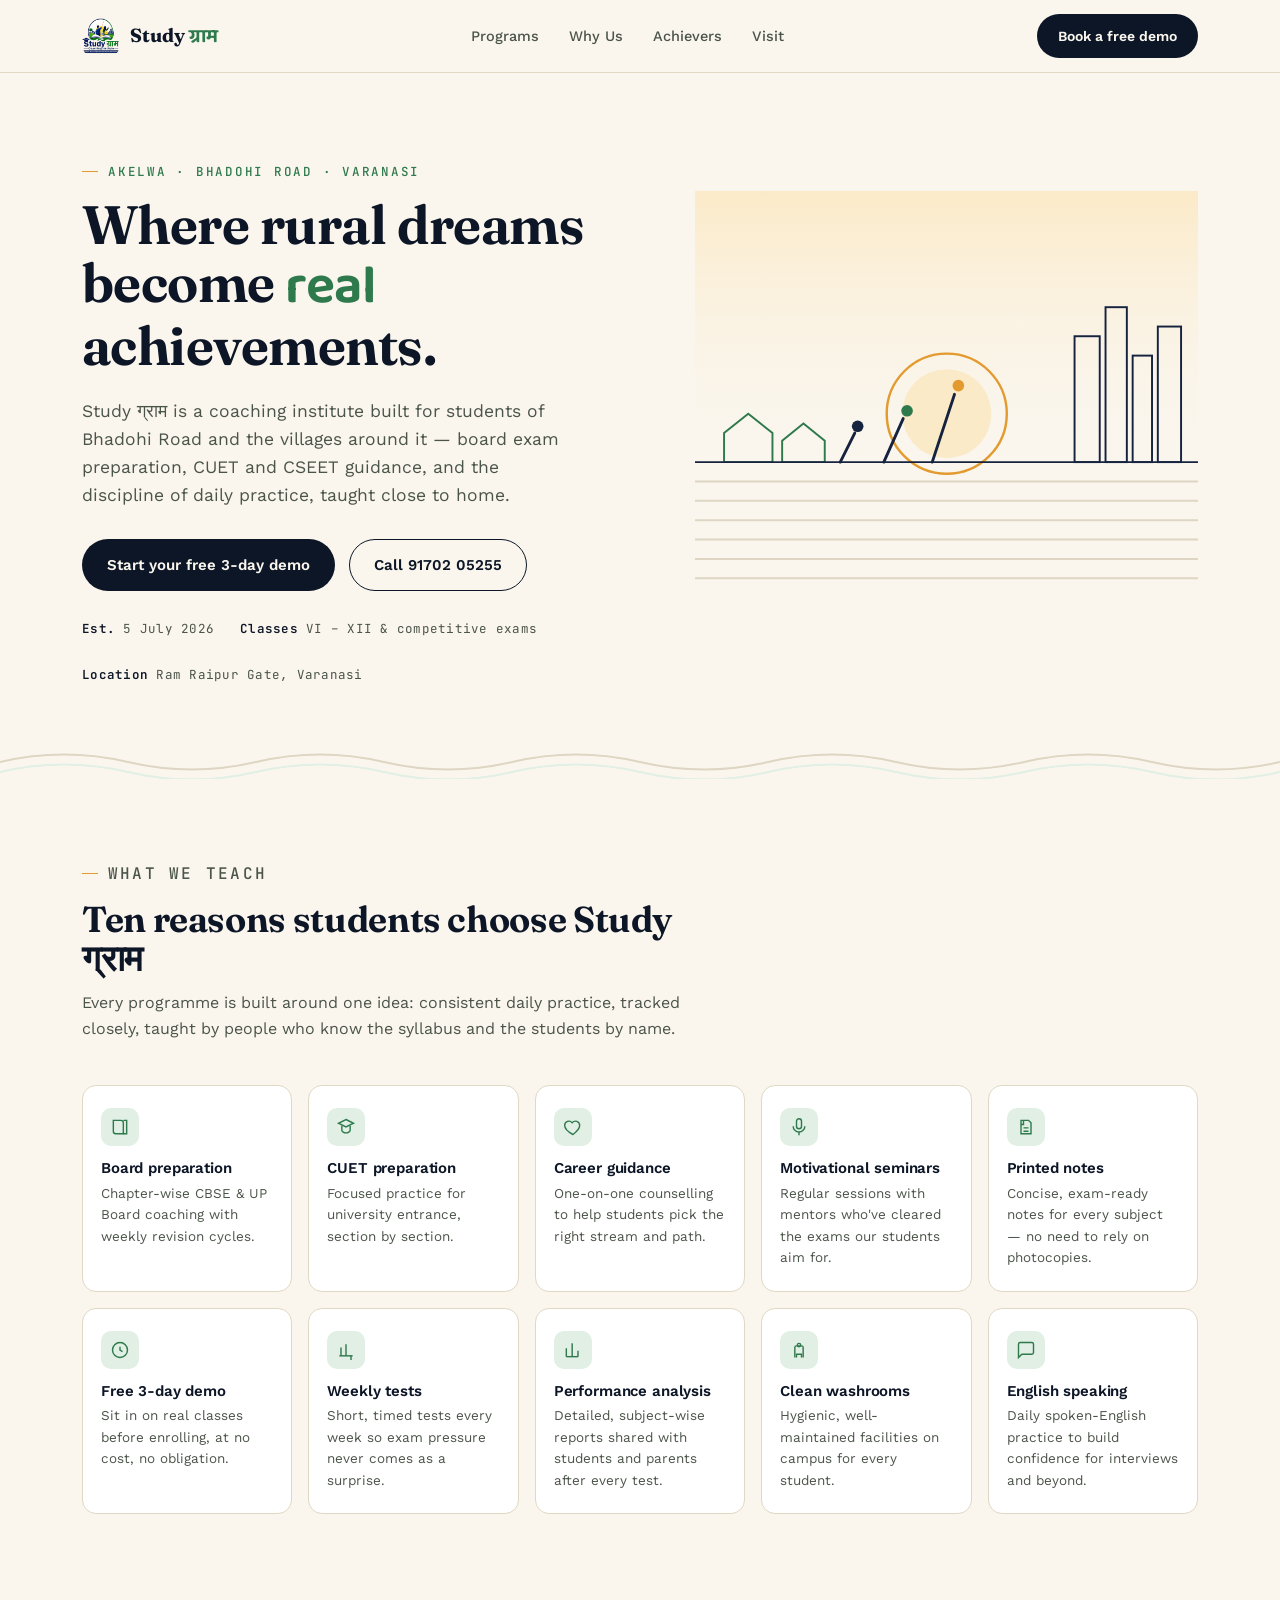
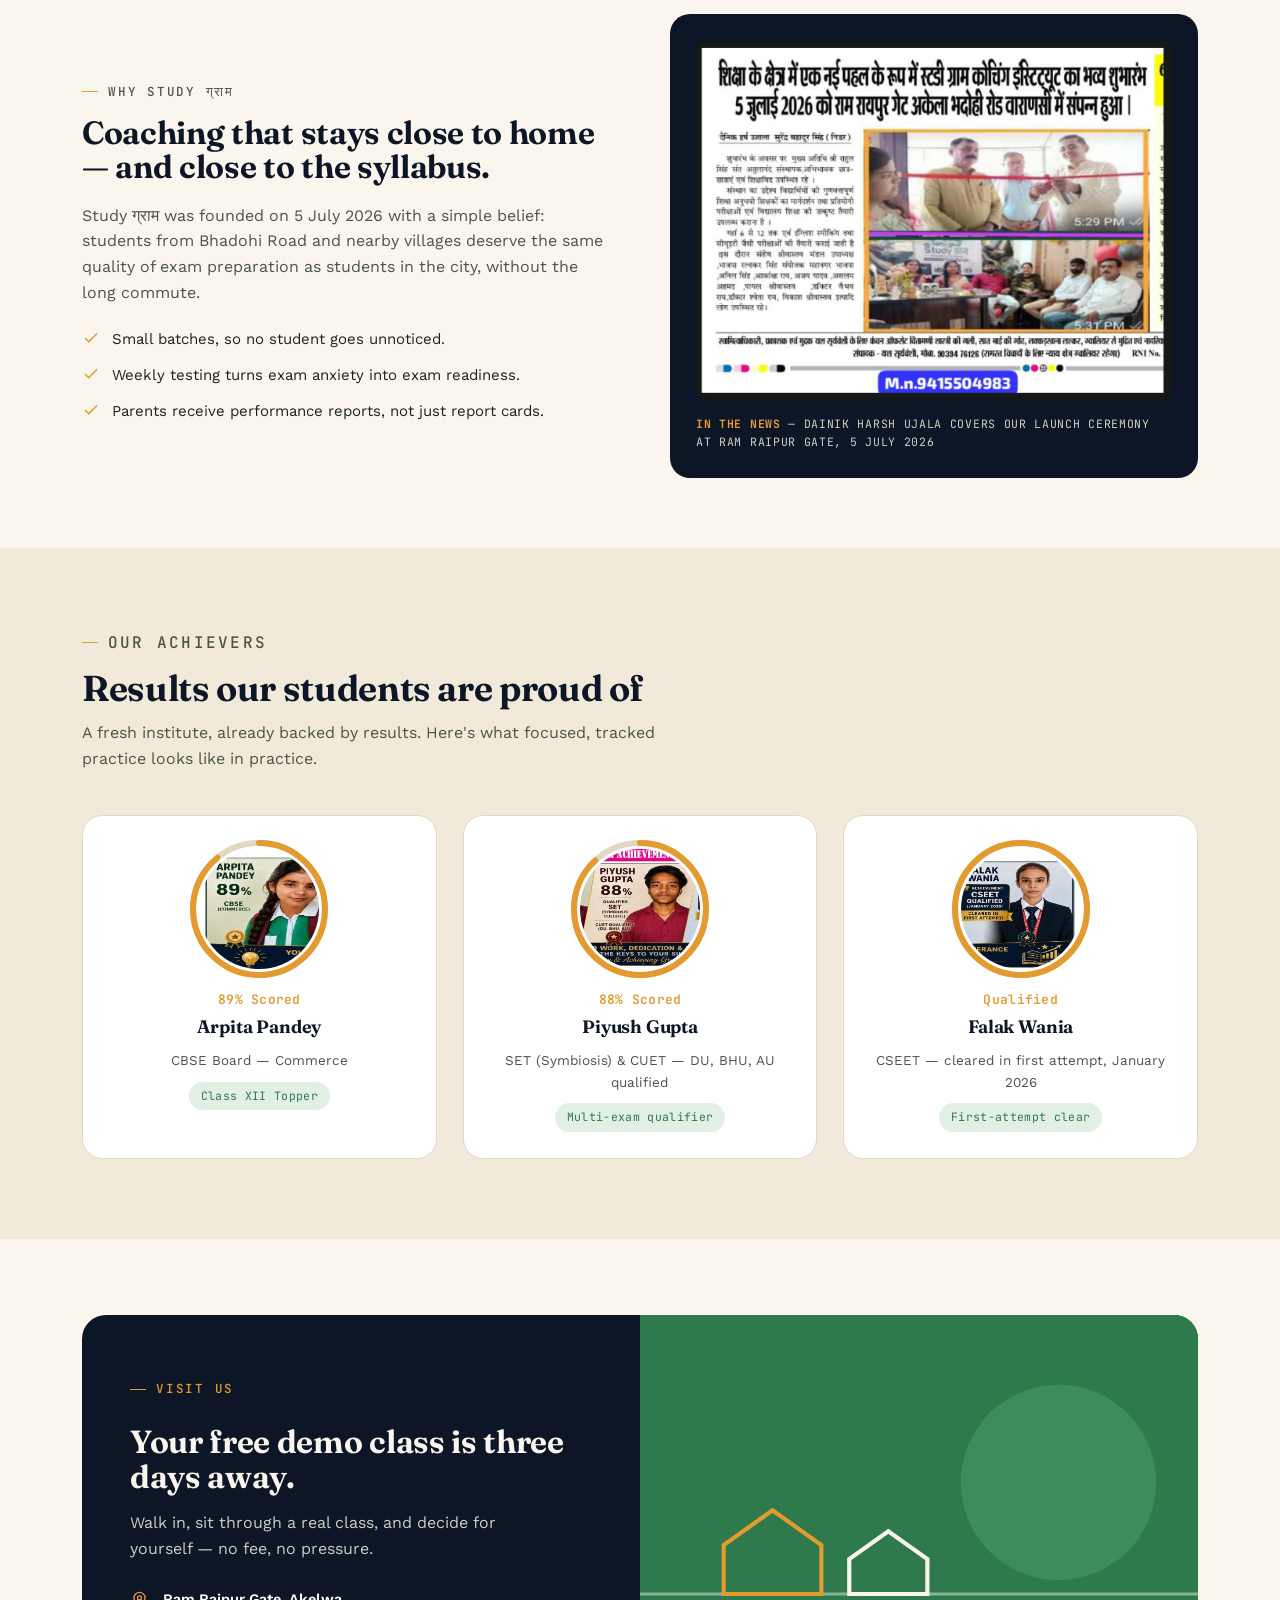
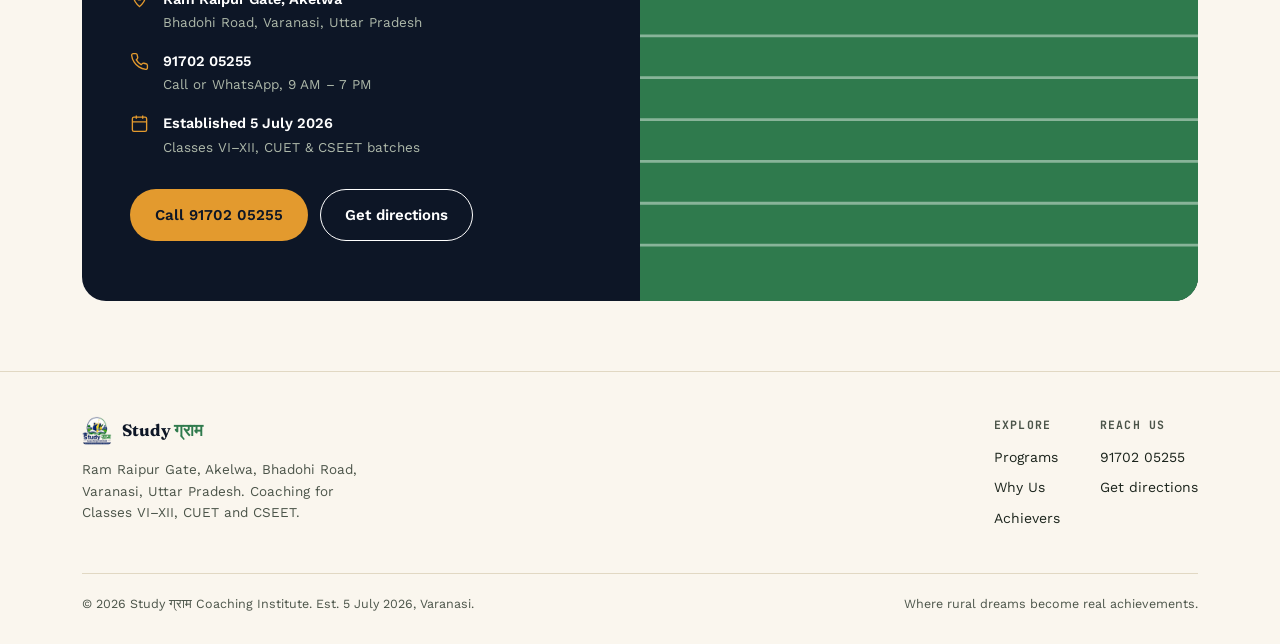
==== index.html @ 5c2d3862 "Add files via upload" ====
<!DOCTYPE html>
<html lang="en-IN">
<head>
<title>Study ग्राम Coaching Institute — Bhadohi Road, Varanasi</title>
<link rel="icon" type="image/png" href="favicon.png">
<meta name="title" content="Study ग्राम Coaching Institute — Bhadohi Road, Varanasi">
<meta name="description" content="Study ग्राम Coaching Institute — board exam, CUET and CSEET preparation in Akelwa, Bhadohi Road, Varanasi. Where rural dreams become real achievements.">

<meta property="og:type" content="website">
<meta property="og:url" content="https://arpit-maurya.github.io/studyGram/">
<meta property="og:title" content="Study ग्राम Coaching Institute — Bhadohi Road, Varanasi">
<meta property="og:description" content="Study ग्राम Coaching Institute — board exam, CUET and CSEET preparation in Akelwa, Bhadohi Road, Varanasi. Where rural dreams become real achievements.">
<meta property="og:image" content="https://arpit-maurya.github.io/studyGram/og-banner.png"> 

<meta property="twitter:card" content="summary_large_image">
<meta property="twitter:url" content="https://arpit-maurya.github.io/studyGram/">
<meta property="twitter:title" content="Study ग्राम Coaching Institute — Bhadohi Road, Varanasi">
<meta property="twitter:description" content="Study ग्राम Coaching Institute — board exam, CUET and CSEET preparation in Akelwa, Bhadohi Road, Varanasi. Where rural dreams become real achievements.">
<meta property="twitter:image" content="https://arpit-maurya.github.io/studyGram/og-banner.png">
<link rel="preconnect" href="https://fonts.googleapis.com">
<link href="https://fonts.googleapis.com/css2?family=Fraunces:opsz,wght@9..144,400..900&family=Baloo+2:wght@600;700&family=Work+Sans:wght@400;500;600;700&family=JetBrains+Mono:wght@500&display=swap" rel="stylesheet">

<link rel="canonical" href="https://arpit-maurya.github.io/studyGram/">

<script type="application/ld+json">
{
  "@context":"https://schema.org",
  "@type":"EducationalOrganization",
  "name":"Study ग्राम Coaching Institute",
  "url":"https://arpit-maurya.github.io/studyGram/",
  "telephone":"+919170205255",
  "address":{
      "@type":"PostalAddress",
      "addressLocality":"Varanasi",
      "addressRegion":"Uttar Pradesh",
      "addressCountry":"IN"
  }
}
</script>
  
<link rel="stylesheet" href="styles.css">
</head>
<body>

<header class="nav">
  <div class="nav-inner">
    <a class="brand" href="#top">
      <img src="favicon.png" alt="Study ग्राम emblem">
      <span class="brand-name">Study <span class="hindi">ग्राम</span></span>
    </a>
    <nav class="links">
      <a href="#programs">Programs</a>
      <a href="#why">Why Us</a>
      <a href="#achievers">Achievers</a>
      <a href="#visit">Visit</a>
    </nav>
    <div class="nav-cta">
      <a class="btn btn-primary" href="#visit">Book a free demo</a>
    </div>
  </div>
</header>

<main id="top">

  <!-- HERO -->
  <section class="hero">
    <div class="wrap hero-inner">
      <div>
        <p class="eyebrow">Akelwa · Bhadohi Road · Varanasi</p>
        <h1>Where rural dreams<br>become <span class="hindi">real</span> achievements.</h1>
        <p class="lead">Study ग्राम is a coaching institute built for students of Bhadohi Road and the villages around it — board exam preparation, CUET and CSEET guidance, and the discipline of daily practice, taught close to home.</p>
        <div class="hero-ctas">
          <a class="btn btn-primary" href="#visit">Start your free 3-day demo</a>
          <a class="btn btn-ghost" href="tel:+919170205255">Call 91702 05255</a>
        </div>
        <div class="hero-meta">
          <span><strong>Est.</strong> 5 July 2026</span>
          <span><strong>Classes</strong> VI – XII &amp; competitive exams</span>
          <span><strong>Location</strong> Ram Raipur Gate, Varanasi</span>
        </div>
      </div>
      <div class="hero-art reveal">
        <svg viewBox="0 0 520 460" xmlns="http://www.w3.org/2000/svg" aria-hidden="true">
          <defs>
            <linearGradient id="skyfade" x1="0" y1="0" x2="0" y2="1">
              <stop offset="0" stop-color="#FBEAC8"/>
              <stop offset="1" stop-color="#FAF6EE" stop-opacity="0"/>
            </linearGradient>
          </defs>
          <rect x="0" y="0" width="520" height="300" fill="url(#skyfade)"/>
          <!-- sun -->
          <g id="sunGroup">
            <circle cx="260" cy="230" r="62" fill="none" stroke="#E39A2E" stroke-width="2.5"/>
            <circle cx="260" cy="230" r="46" fill="#FBEAC8"/>
          </g>
          <!-- skyline right -->
          <g fill="none" stroke="#16233F" stroke-width="2">
            <rect x="392" y="150" width="26" height="130"/>
            <rect x="424" y="120" width="22" height="160"/>
            <rect x="452" y="170" width="20" height="110"/>
            <rect x="478" y="140" width="24" height="140"/>
          </g>
          <!-- village huts left -->
          <g fill="none" stroke="#2F7A4D" stroke-width="2">
            <path d="M30 280 L30 250 L55 230 L80 250 L80 280 Z"/>
            <path d="M90 280 L90 258 L112 240 L134 258 L134 280 Z"/>
          </g>
          <!-- ground line -->
          <line x1="0" y1="280" x2="520" y2="280" stroke="#16233F" stroke-width="2"/>
          <!-- furrows -->
          <g stroke="#DED6C3" stroke-width="2">
            <line x1="0" y1="300" x2="520" y2="300"/>
            <line x1="0" y1="320" x2="520" y2="320"/>
            <line x1="0" y1="340" x2="520" y2="340"/>
            <line x1="0" y1="360" x2="520" y2="360"/>
            <line x1="0" y1="380" x2="520" y2="380"/>
            <line x1="0" y1="400" x2="520" y2="400"/>
          </g>
          <!-- climbing figures toward sun -->
          <g stroke="#16233F" stroke-width="3" fill="none" stroke-linecap="round">
            <path d="M150 280 L165 250"/>
            <circle cx="168" cy="243" r="6" fill="#16233F" stroke="none"/>
            <path d="M195 280 L215 235"/>
            <circle cx="219" cy="227" r="6" fill="#2F7A4D" stroke="none"/>
            <path d="M245 280 L268 210"/>
            <circle cx="272" cy="201" r="6" fill="#E39A2E" stroke="none"/>
          </g>
        </svg>
      </div>
    </div>
  </section>

  <div class="furrow">
    <svg viewBox="0 0 1200 34" preserveAspectRatio="none" aria-hidden="true">
      <path d="M0 17 Q 60 2, 120 17 T 240 17 T 360 17 T 480 17 T 600 17 T 720 17 T 840 17 T 960 17 T 1080 17 T 1200 17" fill="none" stroke="#DED6C3" stroke-width="2"/>
      <path d="M0 27 Q 60 12, 120 27 T 240 27 T 360 27 T 480 27 T 600 27 T 720 27 T 840 27 T 960 27 T 1080 27 T 1200 27" fill="none" stroke="#E1EFE4" stroke-width="2"/>
    </svg>
  </div>

  <!-- PROGRAMS -->
  <section class="programs" id="programs">
    <div class="wrap">
      <div class="section-head reveal">
        <p class="eyebrow">What we teach</p>
        <h2>Ten reasons students choose Study ग्राम</h2>
        <p>Every programme is built around one idea: consistent daily practice, tracked closely, taught by people who know the syllabus and the students by name.</p>
      </div>
      <div class="grid-10">

        <div class="feat-card reveal">
          <div class="feat-icon"><svg viewBox="0 0 24 24"><path d="M4 4h9a3 3 0 0 1 3 3v13H7a3 3 0 0 1-3-3V4z"/><path d="M16 4h4v16h-4"/></svg></div>
          <h3>Board preparation</h3>
          <p>Chapter-wise CBSE &amp; UP Board coaching with weekly revision cycles.</p>
        </div>

        <div class="feat-card reveal">
          <div class="feat-icon"><svg viewBox="0 0 24 24"><path d="M12 3l9 4.5-9 4.5-9-4.5L12 3z"/><path d="M7 10.5V16c0 1.5 2.5 3 5 3s5-1.5 5-3v-5.5"/></svg></div>
          <h3>CUET preparation</h3>
          <p>Focused practice for university entrance, section by section.</p>
        </div>

        <div class="feat-card reveal">
          <div class="feat-icon"><svg viewBox="0 0 24 24"><path d="M12 21c4-3 8-6.5 8-11a5 5 0 0 0-9-3 5 5 0 0 0-9 3c0 4.5 4 8 10 11z" stroke-linejoin="round"/></svg></div>
          <h3>Career guidance</h3>
          <p>One-on-one counselling to help students pick the right stream and path.</p>
        </div>

        <div class="feat-card reveal">
          <div class="feat-icon"><svg viewBox="0 0 24 24"><path d="M12 2a3 3 0 0 1 3 3v6a3 3 0 1 1-6 0V5a3 3 0 0 1 3-3z"/><path d="M19 11a7 7 0 0 1-14 0"/><path d="M12 18v4"/></svg></div>
          <h3>Motivational seminars</h3>
          <p>Regular sessions with mentors who've cleared the exams our students aim for.</p>
        </div>

        <div class="feat-card reveal">
          <div class="feat-icon"><svg viewBox="0 0 24 24"><path d="M6 4h9l3 3v13H6z"/><path d="M9 4v5H6"/><path d="M9 13h6M9 17h6"/></svg></div>
          <h3>Printed notes</h3>
          <p>Concise, exam-ready notes for every subject — no need to rely on photocopies.</p>
        </div>

        <div class="feat-card reveal">
          <div class="feat-icon"><svg viewBox="0 0 24 24"><path d="M12 8v4l3 2"/><circle cx="12" cy="12" r="9"/></svg></div>
          <h3>Free 3-day demo</h3>
          <p>Sit in on real classes before enrolling, at no cost, no obligation.</p>
        </div>

        <div class="feat-card reveal">
          <div class="feat-icon"><svg viewBox="0 0 24 24"><path d="M4 19h16"/><path d="M6 19V9M12 19V5M18 19v7"/></svg></div>
          <h3>Weekly tests</h3>
          <p>Short, timed tests every week so exam pressure never comes as a surprise.</p>
        </div>

        <div class="feat-card reveal">
          <div class="feat-icon"><svg viewBox="0 0 24 24"><path d="M4 20V10M11 20V4M18 20v-7"/><path d="M4 20h14"/></svg></div>
          <h3>Performance analysis</h3>
          <p>Detailed, subject-wise reports shared with students and parents after every test.</p>
        </div>

        <div class="feat-card reveal">
          <div class="feat-icon"><svg viewBox="0 0 24 24"><path d="M7 21V9a2 2 0 0 1 2-2h6a2 2 0 0 1 2 2v12"/><path d="M9 21v-4h6v4"/><circle cx="12" cy="6" r="2"/></svg></div>
          <h3>Clean washrooms</h3>
          <p>Hygienic, well-maintained facilities on campus for every student.</p>
        </div>

        <div class="feat-card reveal">
          <div class="feat-icon"><svg viewBox="0 0 24 24"><path d="M21 15a2 2 0 0 1-2 2H7l-4 4V5a2 2 0 0 1 2-2h14a2 2 0 0 1 2 2z"/></svg></div>
          <h3>English speaking</h3>
          <p>Daily spoken-English practice to build confidence for interviews and beyond.</p>
        </div>

      </div>
    </div>
  </section>

  <!-- WHY / PRESS -->
  <section class="why" id="why">
    <div class="wrap why-inner">
      <div class="why-copy reveal">
        <p class="eyebrow">Why Study ग्राम</p>
        <h2>Coaching that stays close to home — and close to the syllabus.</h2>
        <p>Study ग्राम was founded on 5 July 2026 with a simple belief: students from Bhadohi Road and nearby villages deserve the same quality of exam preparation as students in the city, without the long commute.</p>
        <ul class="why-list">
          <li><svg viewBox="0 0 24 24"><path d="M20 6L9 17l-5-5"/></svg> Small batches, so no student goes unnoticed.</li>
          <li><svg viewBox="0 0 24 24"><path d="M20 6L9 17l-5-5"/></svg> Weekly testing turns exam anxiety into exam readiness.</li>
          <li><svg viewBox="0 0 24 24"><path d="M20 6L9 17l-5-5"/></svg> Parents receive performance reports, not just report cards.</li>
        </ul>
      </div>
      <div class="press-card reveal">
        <img src="press-clipping.png" alt="Newspaper coverage of Study ग्राम's launch, Dainik Harsh Ujala, 5 July 2026">
        <div class="cap"><b>In the news</b> — Dainik Harsh Ujala covers our launch ceremony at Ram Raipur Gate, 5 July 2026</div>
      </div>
    </div>
  </section>

  <!-- ACHIEVERS -->
  <section class="achievers" id="achievers">
    <div class="wrap">
      <div class="section-head reveal">
        <p class="eyebrow">Our achievers</p>
        <h2>Results our students are proud of</h2>
        <p>A fresh institute, already backed by results. Here's what focused, tracked practice looks like in practice.</p>
      </div>
      <div class="ach-grid">

        <div class="ach-card reveal">
          <div class="ach-photo-wrap">
            <svg viewBox="0 0 144 144"><circle class="track" cx="72" cy="72" r="66" fill="none" stroke-width="6"/><circle class="val" cx="72" cy="72" r="66" fill="none" stroke-width="6" stroke-dasharray="414.7" stroke-dashoffset="45.6"/></svg>
            <img class="ach-photo" src="arpita.jpg" alt="Arpita Pandey">
          </div>
          <div class="ach-score">89% Scored</div>
          <h3>Arpita Pandey</h3>
          <p class="ach-exam">CBSE Board — Commerce</p>
          <span class="ach-badge">Class XII Topper</span>
        </div>

        <div class="ach-card reveal">
          <div class="ach-photo-wrap">
            <svg viewBox="0 0 144 144"><circle class="track" cx="72" cy="72" r="66" fill="none" stroke-width="6"/><circle class="val" cx="72" cy="72" r="66" fill="none" stroke-width="6" stroke-dasharray="414.7" stroke-dashoffset="49.8"/></svg>
            <img class="ach-photo" src="piyush.jpg" alt="Piyush Gupta">
          </div>
          <div class="ach-score">88% Scored</div>
          <h3>Piyush Gupta</h3>
          <p class="ach-exam">SET (Symbiosis) &amp; CUET — DU, BHU, AU qualified</p>
          <span class="ach-badge">Multi-exam qualifier</span>
        </div>

        <div class="ach-card reveal">
          <div class="ach-photo-wrap">
            <svg viewBox="0 0 144 144"><circle class="track" cx="72" cy="72" r="66" fill="none" stroke-width="6"/><circle class="val" cx="72" cy="72" r="66" fill="none" stroke-width="6" stroke-dasharray="414.7" stroke-dashoffset="1"/></svg>
            <img class="ach-photo" src="falak.jpg" alt="Falak Wania">
          </div>
          <div class="ach-score">Qualified</div>
          <h3>Falak Wania</h3>
          <p class="ach-exam">CSEET — cleared in first attempt, January 2026</p>
          <span class="ach-badge">First-attempt clear</span>
        </div>

      </div>
    </div>
  </section>

  <!-- VISIT -->
  <section class="visit" id="visit">
    <div class="wrap">
      <div class="visit-inner reveal">
        <div class="visit-copy">
          <p class="eyebrow" style="color:#E39A2E;">Visit us</p>
          <h2>Your free demo class is three days away.</h2>
          <p>Walk in, sit through a real class, and decide for yourself — no fee, no pressure.</p>
          <ul class="visit-facts">
            <li>
              <svg viewBox="0 0 24 24"><path d="M12 21s7-6.5 7-11a7 7 0 1 0-14 0c0 4.5 7 11 7 11z"/><circle cx="12" cy="10" r="2.5"/></svg>
              <span><b>Ram Raipur Gate, Akelwa</b><span class="sub">Bhadohi Road, Varanasi, Uttar Pradesh</span></span>
            </li>
            <li>
              <svg viewBox="0 0 24 24"><path d="M22 16.9v3a2 2 0 0 1-2.2 2 19.8 19.8 0 0 1-8.6-3.1 19.5 19.5 0 0 1-6-6 19.8 19.8 0 0 1-3.1-8.6A2 2 0 0 1 4.1 2h3a2 2 0 0 1 2 1.7c.1.9.3 1.8.6 2.7a2 2 0 0 1-.5 2.1L8 9.9a16 16 0 0 0 6 6l1.4-1.2a2 2 0 0 1 2.1-.5c.9.3 1.8.5 2.7.6a2 2 0 0 1 1.7 2z"/></svg>
              <span><b>91702 05255</b><span class="sub">Call or WhatsApp, 9 AM – 7 PM</span></span>
            </li>
            <li>
              <svg viewBox="0 0 24 24"><rect x="3" y="4" width="18" height="18" rx="2"/><path d="M3 10h18M8 2v4M16 2v4"/></svg>
              <span><b>Established 5 July 2026</b><span class="sub">Classes VI–XII, CUET &amp; CSEET batches</span></span>
            </li>
          </ul>
          <div class="visit-ctas">
            <a class="btn btn-gold" href="tel:+919170205255">Call 91702 05255</a>
            <a class="btn btn-ghost" style="border-color:#fff;color:#fff;" href="https://maps.app.goo.gl/sBZ2xWMsyuwXspMn7" target="_blank" rel="noopener">Get directions</a>
          </div>
        </div>
        <div class="visit-art">
          <svg viewBox="0 0 400 420" preserveAspectRatio="xMidYMid slice" xmlns="http://www.w3.org/2000/svg" aria-hidden="true">
            <rect width="400" height="420" fill="#2F7A4D"/>
            <circle cx="300" cy="120" r="70" fill="#3D8D5C"/>
            <g stroke="#E1EFE4" stroke-width="2" opacity=".5">
              <line x1="0" y1="200" x2="400" y2="200"/>
              <line x1="0" y1="230" x2="400" y2="230"/>
              <line x1="0" y1="260" x2="400" y2="260"/>
              <line x1="0" y1="290" x2="400" y2="290"/>
              <line x1="0" y1="320" x2="400" y2="320"/>
              <line x1="0" y1="350" x2="400" y2="350"/>
              <line x1="0" y1="380" x2="400" y2="380"/>
            </g>
            <path d="M60 200 L60 165 L95 140 L130 165 L130 200 Z" fill="none" stroke="#E39A2E" stroke-width="3"/>
            <path d="M150 200 L150 175 L178 155 L206 175 L206 200 Z" fill="none" stroke="#FAF6EE" stroke-width="3"/>
          </svg>
        </div>
      </div>
    </div>
  </section>

</main>

<footer>
  <div class="wrap">
    <div class="foot-inner">
      <div>
        <div class="foot-brand">
          <img src="favicon.png" alt="Study ग्राम emblem">
          <span>Study <span class="hindi" style="color:var(--green);">ग्राम</span></span>
        </div>
        <p class="foot-addr">Ram Raipur Gate, Akelwa, Bhadohi Road, Varanasi, Uttar Pradesh. Coaching for Classes VI–XII, CUET and CSEET.</p>
      </div>
      <div class="foot-links">
        <div class="foot-col">
          <h4>Explore</h4>
          <a href="#programs">Programs</a>
          <a href="#why">Why Us</a>
          <a href="#achievers">Achievers</a>
        </div>
        <div class="foot-col">
          <h4>Reach us</h4>
          <a href="tel:+919170205255">91702 05255</a>
          <a href="https://maps.app.goo.gl/sBZ2xWMsyuwXspMn7" target="_blank" rel="noopener">Get directions</a>
        </div>
      </div>
    </div>
    <div class="foot-bottom">
      <span>© 2026 Study ग्राम Coaching Institute. Est. 5 July 2026, Varanasi.</span>
      <span>Where rural dreams become real achievements.</span>
    </div>
  </div>
</footer>

<script src="script.js"></script>

</body>
</html>
---- styles.css ----
:root{
    --paper:#FAF6EE;
    --paper-dim:#F1EADA;
    --ink:#1B241C;
    --ink-soft:#4B5449;
    --navy:#16233F;
    --navy-deep:#0D1626;
    --green:#2F7A4D;
    --green-light:#E1EFE4;
    --gold:#E39A2E;
    --gold-light:#FBEAC8;
    --line:#E1D8C3;
    --radius:14px;
    --maxw:1180px;
  }
  *{box-sizing:border-box;}
  html{scroll-behavior:smooth;}
  body{
    margin:0;
    background:var(--paper);
    color:var(--ink);
    font-family:'Work Sans',sans-serif;
    font-size:16px;
    line-height:1.6;
    -webkit-font-smoothing:antialiased;
  }
  img{max-width:100%;display:block;}
  a{color:inherit;text-decoration:none;}
  .hindi{font-family:'Baloo 2',sans-serif;}
  h1,h2,h3{
    font-family:'Fraunces',serif;
    font-weight:650;
    line-height:1.08;
    margin:0;
    color:var(--navy-deep);
    letter-spacing:-0.01em;
  }
  .wrap{max-width:var(--maxw);margin:0 auto;padding:0 32px;}
  .eyebrow{
    font-family:'JetBrains Mono',monospace;
    font-size:12.5px;
    letter-spacing:.14em;
    text-transform:uppercase;
    color:var(--green);
    font-weight:500;
    display:flex;
    align-items:center;
    gap:10px;
    margin-bottom:14px;
  }
  .eyebrow::before{
    content:"";
    width:16px;height:1px;background:var(--gold);
    display:inline-block;
  }
  section{position:relative;}
  .btn{
    display:inline-flex;align-items:center;gap:8px;
    padding:13px 24px;
    border-radius:999px;
    font-weight:600;
    font-size:15px;
    border:1.5px solid transparent;
    cursor:pointer;
    transition:transform .18s ease, box-shadow .18s ease, background .18s ease, color .18s ease;
    white-space:nowrap;
  }
  .btn-primary{background:var(--navy-deep);color:var(--paper);}
  .btn-primary:hover{transform:translateY(-2px);box-shadow:0 10px 22px -8px rgba(13,22,38,.45);}
  .btn-ghost{border-color:var(--navy-deep);color:var(--navy-deep);background:transparent;}
  .btn-ghost:hover{background:var(--navy-deep);color:var(--paper);}
  .btn-gold{background:var(--gold);color:var(--navy-deep);}
  .btn-gold:hover{transform:translateY(-2px);box-shadow:0 10px 22px -8px rgba(227,154,46,.55);}

  /* ---------- NAV ---------- */
  header.nav{
    position:sticky;top:0;z-index:50;
    background:rgba(250,246,238,.88);
    backdrop-filter:blur(10px);
    border-bottom:1px solid var(--line);
  }
  .nav-inner{
    max-width:var(--maxw);margin:0 auto;padding:14px 32px;
    display:flex;align-items:center;justify-content:space-between;gap:24px;
  }
  .brand{display:flex;align-items:center;gap:10px;}
  .brand img{width:38px;height:38px;object-fit:cover;border-radius:9px;}
  .brand-name{font-family:'Fraunces',serif;font-weight:700;font-size:19px;color:var(--navy-deep);}
  .brand-name .hindi{color:var(--green);font-size:19px;}
  nav.links{display:flex;gap:30px;font-size:14.5px;font-weight:500;color:var(--ink-soft);}
  nav.links a{position:relative;padding:4px 0;}
  nav.links a:hover{color:var(--navy-deep);}
  .nav-cta{display:flex;align-items:center;gap:12px;}
  .nav-cta .btn{padding:10px 20px;font-size:14px;}
  .menu-toggle{display:none;background:none;border:none;cursor:pointer;padding:6px;}
  .menu-toggle span{display:block;width:22px;height:2px;background:var(--navy-deep);margin:5px 0;}

  /* ---------- HERO ---------- */
  .hero{
    padding:76px 0 60px;
    overflow:hidden;
  }
  .hero-inner{
    display:grid;grid-template-columns:1.05fr .95fr;gap:56px;align-items:center;
  }
  .hero h1{font-size:clamp(34px,4.6vw,54px);}
  .hero h1 .hindi{color:var(--green);}
  .hero p.lead{
    margin:22px 0 30px;
    font-size:17.5px;
    color:var(--ink-soft);
    max-width:480px;
  }
  .hero-ctas{display:flex;gap:14px;flex-wrap:wrap;margin-bottom:28px;}
  .hero-meta{
    display:flex;gap:26px;flex-wrap:wrap;
    font-family:'JetBrains Mono',monospace;
    font-size:12.5px;color:var(--ink-soft);letter-spacing:.02em;
  }
  .hero-meta strong{color:var(--navy-deep);font-weight:600;}
  .hero-art{position:relative;}
  .hero-art svg{width:100%;height:auto;}

  /* reveal */
  .reveal{opacity:0;transform:translateY(22px);transition:opacity .7s ease, transform .7s ease;}
  .reveal.in{opacity:1;transform:translateY(0);}

  /* ---------- FURROW DIVIDER ---------- */
  .furrow{width:100%;height:34px;margin:0;}
  .furrow svg{width:100%;height:100%;display:block;}

  /* ---------- PROGRAMS ---------- */
  .programs{padding:70px 0 40px;}
  .section-head{max-width:620px;margin-bottom:44px;}
  .section-head h2{font-size:clamp(26px,3vw,36px);}
  .section-head p{color:var(--ink-soft);margin-top:12px;font-size:16px;}
  .grid-10{
    display:grid;grid-template-columns:repeat(5,1fr);gap:16px;
  }
  .feat-card{
    background:#fff;border:1px solid var(--line);border-radius:var(--radius);
    padding:22px 18px;
    transition:transform .2s ease, box-shadow .2s ease, border-color .2s ease;
  }
  .feat-card:hover{transform:translateY(-4px);box-shadow:0 14px 30px -14px rgba(22,35,63,.22);border-color:transparent;}
  .feat-icon{
    width:38px;height:38px;border-radius:10px;
    background:var(--green-light);
    display:flex;align-items:center;justify-content:center;
    margin-bottom:14px;
  }
  .feat-icon svg{width:20px;height:20px;stroke:var(--green);fill:none;stroke-width:1.7;}
  .feat-card h3{font-size:15px;font-family:'Work Sans',sans-serif;font-weight:600;color:var(--navy-deep);margin-bottom:6px;}
  .feat-card p{font-size:13.5px;color:var(--ink-soft);margin:0;}

  /* ---------- WHY / PRESS ---------- */
  .why{padding:60px 0 70px;}
  .why-inner{
    display:grid;grid-template-columns:1fr 1fr;gap:60px;align-items:center;
  }
  .why-copy h2{font-size:clamp(24px,3vw,32px);margin-bottom:18px;}
  .why-copy p{color:var(--ink-soft);margin-bottom:14px;}
  .why-list{list-style:none;margin:22px 0 0;padding:0;display:flex;flex-direction:column;gap:12px;}
  .why-list li{display:flex;gap:12px;align-items:flex-start;font-size:15px;color:var(--ink);}
  .why-list svg{flex-shrink:0;width:18px;height:18px;stroke:var(--gold);fill:none;stroke-width:2;margin-top:2px;}
  .press-card{
    background:var(--navy-deep);
    border-radius:20px;
    padding:26px;
    color:var(--paper);
  }
  .press-card img{border-radius:10px;width:100%;}
  .press-card .cap{
    margin-top:16px;font-family:'JetBrains Mono',monospace;font-size:11.5px;
    letter-spacing:.06em;color:#C9D2C4;text-transform:uppercase;
  }
  .press-card .cap b{color:var(--gold);}

  /* ---------- ACHIEVERS ---------- */
  .achievers{padding:70px 0 80px;background:var(--paper-dim);}
  .ach-grid{display:grid;grid-template-columns:repeat(3,1fr);gap:26px;}
  .ach-card{
    background:#fff;border-radius:20px;padding:30px 26px 26px;
    border:1px solid var(--line);
    text-align:center;
  }
  .ach-photo-wrap{position:relative;width:126px;height:126px;margin:0 auto 18px;}
  .ach-photo-wrap svg{position:absolute;top:-9px;left:-9px;width:144px;height:144px;transform:rotate(-90deg);}
  .ach-photo-wrap svg circle.track{stroke:var(--line);}
  .ach-photo-wrap svg circle.val{stroke:var(--gold);stroke-linecap:round;}
  .ach-photo{
    width:126px;height:126px;border-radius:50%;object-fit:cover;
    border:3px solid #fff;
  }
  .ach-score{
    font-family:'JetBrains Mono',monospace;font-weight:600;font-size:13px;
    color:var(--gold);letter-spacing:.02em;margin-bottom:6px;
  }
  .ach-card h3{font-size:18px;font-family:'Fraunces',serif;margin-bottom:4px;}
  .ach-exam{font-size:13.5px;color:var(--ink-soft);margin-bottom:10px;}
  .ach-badge{
    display:inline-block;font-size:11.5px;font-family:'JetBrains Mono',monospace;
    background:var(--green-light);color:var(--green);padding:5px 12px;border-radius:999px;
    letter-spacing:.03em;
  }

  /* ---------- VISIT / CONTACT ---------- */
  .visit{padding:76px 0 70px;}
  .visit-inner{
    display:grid;grid-template-columns:1fr 1fr;gap:0;
    background:var(--navy-deep);border-radius:24px;overflow:hidden;
    color:var(--paper);
  }
  .visit-copy{padding:52px 48px;}
  .visit-copy h2{color:var(--paper);font-size:clamp(24px,3vw,32px);margin-bottom:14px;}
  .visit-copy p{color:#C9D2C4;margin-bottom:26px;max-width:400px;}
  .visit-facts{list-style:none;margin:0 0 30px;padding:0;display:flex;flex-direction:column;gap:16px;}
  .visit-facts li{display:flex;gap:14px;align-items:flex-start;font-size:14.5px;}
  .visit-facts svg{flex-shrink:0;width:19px;height:19px;stroke:var(--gold);fill:none;stroke-width:1.7;margin-top:2px;}
  .visit-facts b{display:block;color:#fff;font-weight:600;font-size:14.5px;}
  .visit-facts span.sub{color:#AEB9AA;font-size:13.5px;}
  .visit-ctas{display:flex;gap:12px;flex-wrap:wrap;}
  .visit-art{position:relative;background:var(--green);}
  .visit-art svg{width:100%;height:100%;display:block;}

  /* ---------- FOOTER ---------- */
  footer{padding:44px 0 30px;border-top:1px solid var(--line);}
  .foot-inner{
    display:flex;justify-content:space-between;align-items:flex-start;gap:24px;flex-wrap:wrap;
  }
  .foot-brand{display:flex;align-items:center;gap:10px;margin-bottom:10px;}
  .foot-brand img{width:30px;height:30px;object-fit:cover;border-radius:7px;}
  .foot-brand span{font-family:'Fraunces',serif;font-weight:700;font-size:16.5px;color:var(--navy-deep);}
  .foot-addr{font-size:13.5px;color:var(--ink-soft);max-width:280px;}
  .foot-links{display:flex;gap:40px;flex-wrap:wrap;}
  .foot-col h4{font-family:'JetBrains Mono',monospace;font-size:11.5px;letter-spacing:.1em;text-transform:uppercase;color:var(--ink-soft);margin:0 0 12px;}
  .foot-col a{display:block;font-size:14px;color:var(--ink);margin-bottom:8px;}
  .foot-col a:hover{color:var(--green);}
  .foot-bottom{
    margin-top:36px;padding-top:20px;border-top:1px solid var(--line);
    display:flex;justify-content:space-between;flex-wrap:wrap;gap:10px;
    font-size:12.5px;color:var(--ink-soft);
  }

  /* ---------- RESPONSIVE ---------- */
  @media (max-width:980px){
    nav.links{display:none;}
    .menu-toggle{display:block;}
    .hero-inner{grid-template-columns:1fr;}
    .hero-art{order:-1;max-width:420px;margin:0 auto;}
    .why-inner{grid-template-columns:1fr;gap:36px;}
    .grid-10{grid-template-columns:repeat(2,1fr);}
    .ach-grid{grid-template-columns:1fr;max-width:380px;margin:0 auto;}
    .visit-inner{grid-template-columns:1fr;}
    .visit-art{min-height:220px;}
  }
  @media (max-width:560px){
    .wrap{padding:0 20px;}
    .hero{padding:44px 0 40px;}
    .grid-10{grid-template-columns:1fr 1fr;}
    .visit-copy{padding:36px 26px;}
  }
  @media (prefers-reduced-motion: reduce){
    *{animation:none !important;transition:none !important;}
  }
  a:focus-visible, button:focus-visible{
    outline:2.5px solid var(--gold);outline-offset:3px;border-radius:6px;
  }
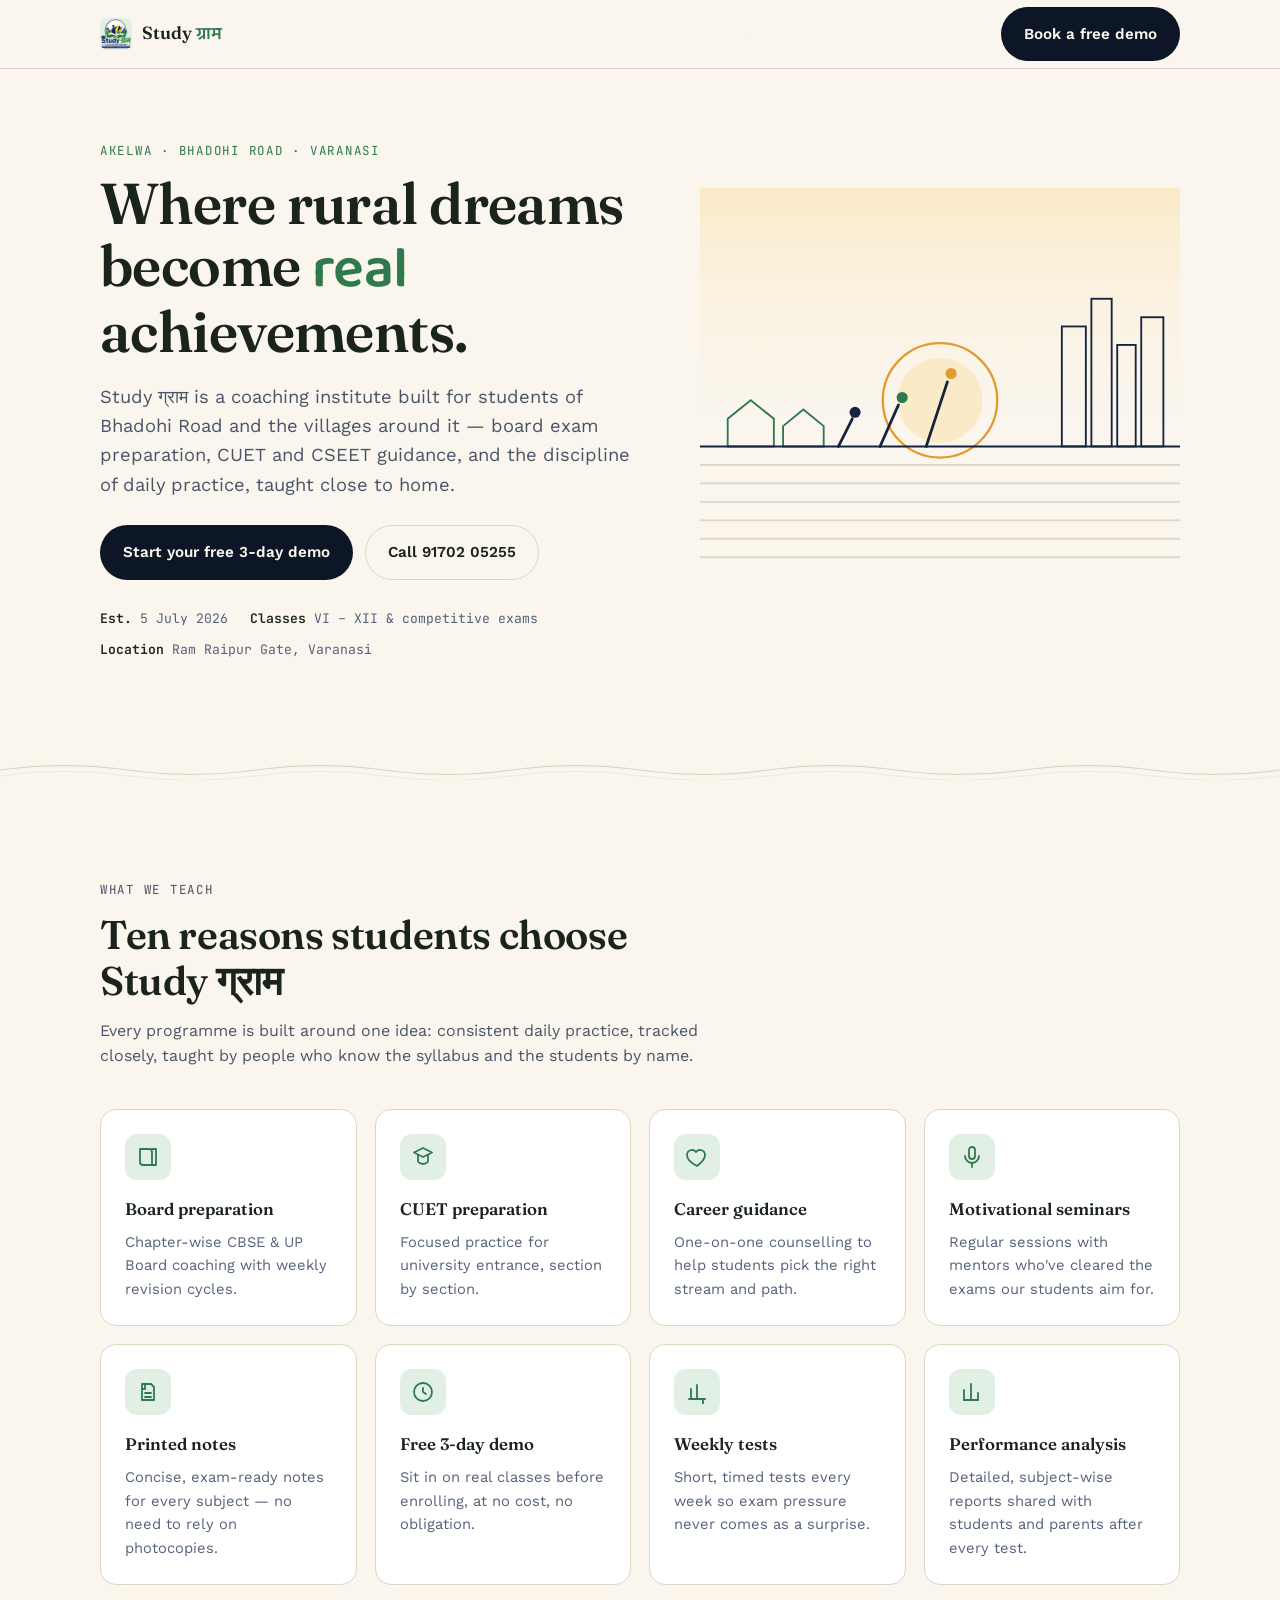
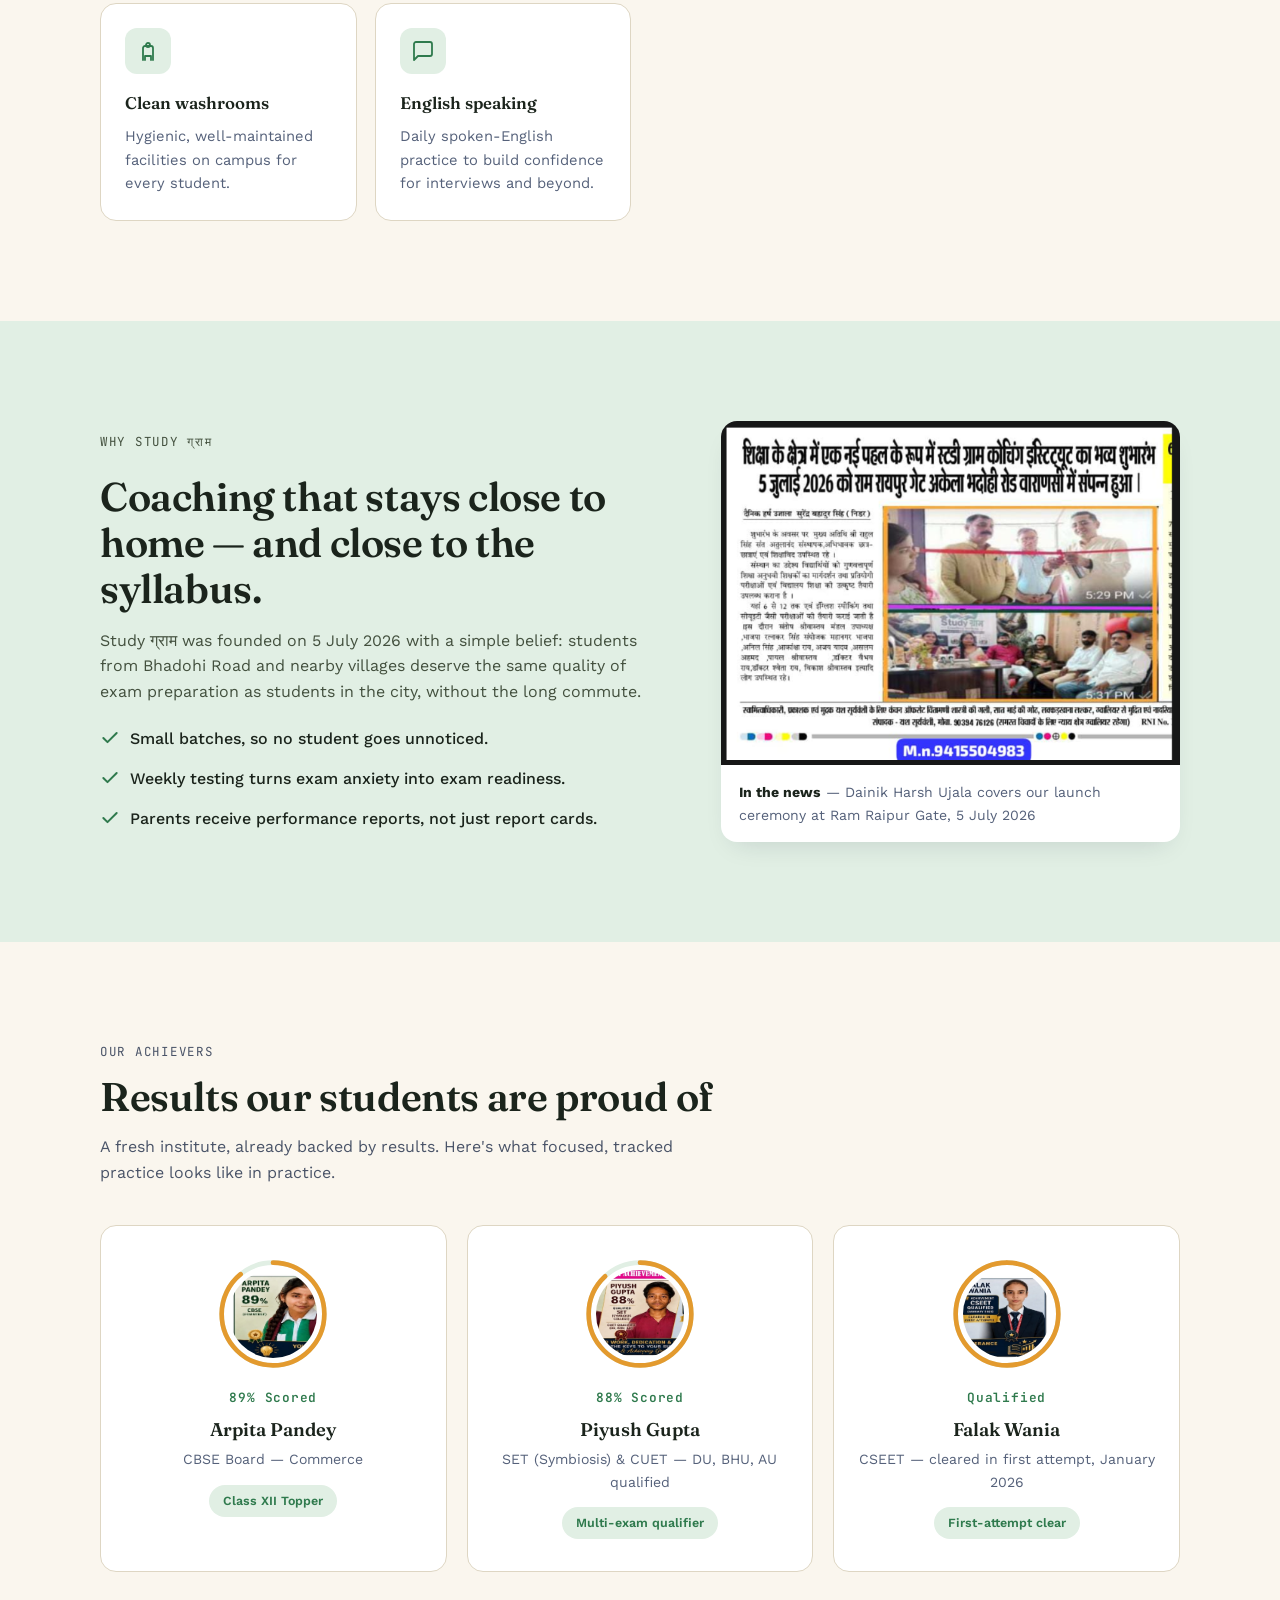
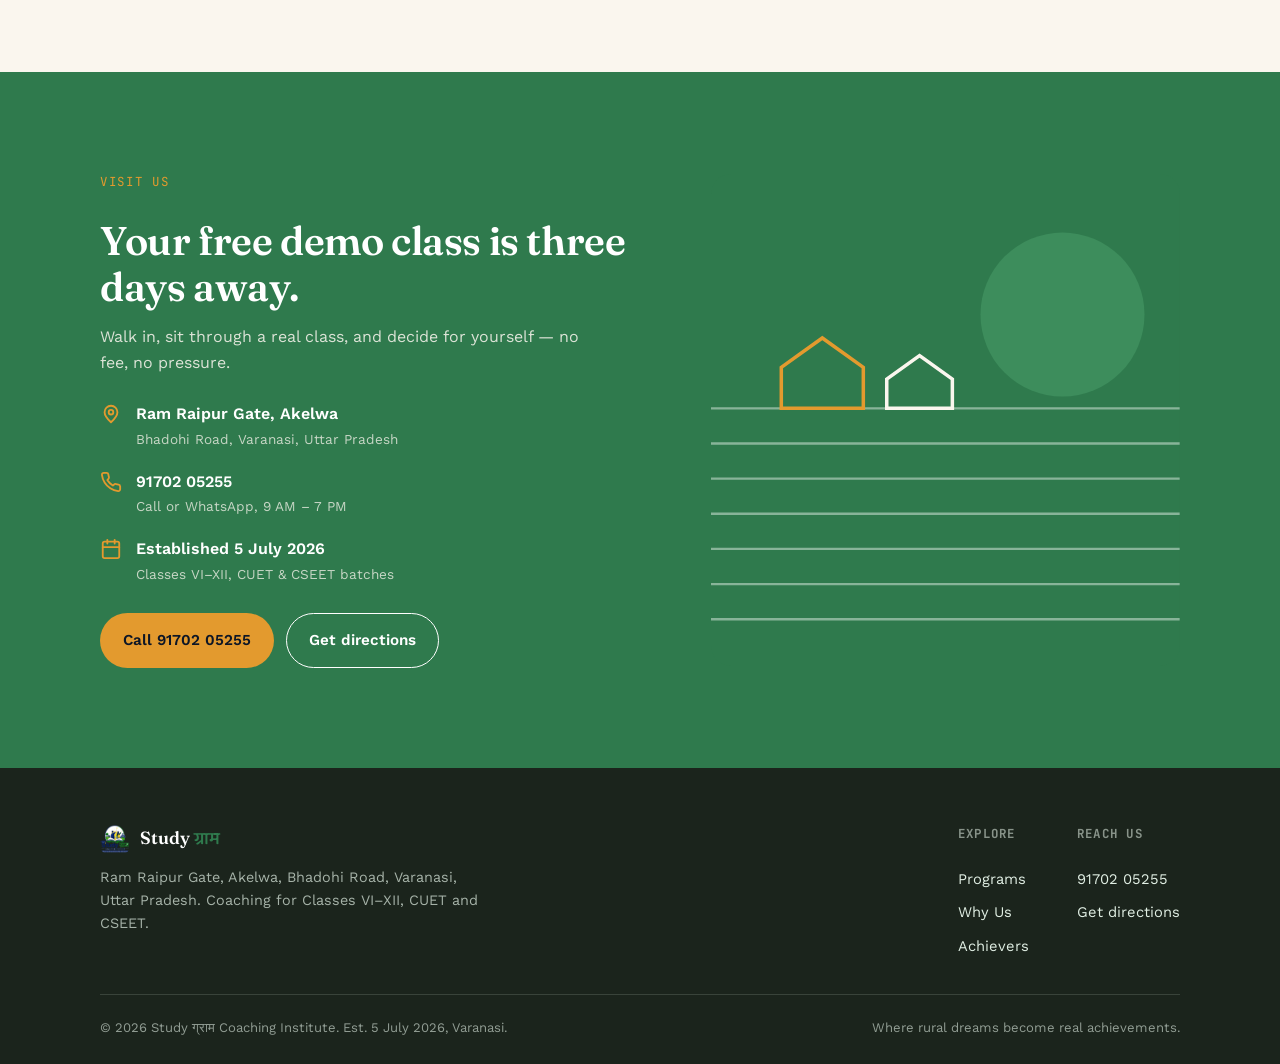
==== commit 073ce2cf: "mobile compatiblity" ====
--- a/index.html
+++ b/index.html
@@ -1,33 +1,36 @@
 <!DOCTYPE html>
 <html lang="en-IN">
 <head>
-<title>Study ग्राम Coaching Institute — Bhadohi Road, Varanasi</title>
+<meta charset="UTF-8">
+<meta name="viewport" content="width=device-width, initial-scale=1">
+<meta name="theme-color" content="#2F7A4D">
+<title>Study ग्राम Coaching Institute — Varanasi</title>
 <link rel="icon" type="image/png" href="favicon.png">
 <meta name="title" content="Study ग्राम Coaching Institute — Bhadohi Road, Varanasi">
 <meta name="description" content="Study ग्राम Coaching Institute — board exam, CUET and CSEET preparation in Akelwa, Bhadohi Road, Varanasi. Where rural dreams become real achievements.">
 
 <meta property="og:type" content="website">
-<meta property="og:url" content="https://arpit-maurya.github.io/studyGram/">
+<meta property="og:url" content="https://institute-studygram.github.io/landing/">
 <meta property="og:title" content="Study ग्राम Coaching Institute — Bhadohi Road, Varanasi">
 <meta property="og:description" content="Study ग्राम Coaching Institute — board exam, CUET and CSEET preparation in Akelwa, Bhadohi Road, Varanasi. Where rural dreams become real achievements.">
-<meta property="og:image" content="https://arpit-maurya.github.io/studyGram/og-banner.png"> 
+<meta property="og:image" content="https://institute-studygram.github.io/landing/og-banner.png"> 
 
 <meta property="twitter:card" content="summary_large_image">
-<meta property="twitter:url" content="https://arpit-maurya.github.io/studyGram/">
+<meta property="twitter:url" content="https://institute-studygram.github.io/landing/">
 <meta property="twitter:title" content="Study ग्राम Coaching Institute — Bhadohi Road, Varanasi">
 <meta property="twitter:description" content="Study ग्राम Coaching Institute — board exam, CUET and CSEET preparation in Akelwa, Bhadohi Road, Varanasi. Where rural dreams become real achievements.">
-<meta property="twitter:image" content="https://arpit-maurya.github.io/studyGram/og-banner.png">
+<meta property="twitter:image" content="https://institute-studygram.github.io/landing/og-banner.png">
 <link rel="preconnect" href="https://fonts.googleapis.com">
 <link href="https://fonts.googleapis.com/css2?family=Fraunces:opsz,wght@9..144,400..900&family=Baloo+2:wght@600;700&family=Work+Sans:wght@400;500;600;700&family=JetBrains+Mono:wght@500&display=swap" rel="stylesheet">
 
-<link rel="canonical" href="https://arpit-maurya.github.io/studyGram/">
+<link rel="canonical" href="https://institute-studygram.github.io/landing/">
 
 <script type="application/ld+json">
 {
   "@context":"https://schema.org",
   "@type":"EducationalOrganization",
   "name":"Study ग्राम Coaching Institute",
-  "url":"https://arpit-maurya.github.io/studyGram/",
+  "url":"https://institute-studygram.github.io/landing/",
   "telephone":"+919170205255",
   "address":{
       "@type":"PostalAddress",
@@ -42,23 +45,34 @@
 </head>
 <body>
 
-<header class="nav">
+<a class="skip-link" href="#top">Skip to content</a>
+
+<header class="nav" id="siteNav">
   <div class="nav-inner">
     <a class="brand" href="#top">
       <img src="favicon.png" alt="Study ग्राम emblem">
       <span class="brand-name">Study <span class="hindi">ग्राम</span></span>
     </a>
-    <nav class="links">
+
+    <nav class="links" id="primaryNav">
       <a href="#programs">Programs</a>
       <a href="#why">Why Us</a>
       <a href="#achievers">Achievers</a>
       <a href="#visit">Visit</a>
+      <a class="btn btn-primary nav-cta-mobile" href="#visit">Book a free demo</a>
     </nav>
+
     <div class="nav-cta">
       <a class="btn btn-primary" href="#visit">Book a free demo</a>
     </div>
+
+    <button class="nav-toggle" id="navToggle" aria-expanded="false" aria-controls="primaryNav" aria-label="Open menu">
+      <span></span><span></span><span></span>
+    </button>
   </div>
 </header>
+
+<div class="nav-backdrop" id="navBackdrop"></div>
 
 <main id="top">
 
--- a/styles.css
+++ b/styles.css
@@ -1,269 +1,611 @@
-  :root{
-    --paper:#FAF6EE;
-    --paper-dim:#F1EADA;
-    --ink:#1B241C;
-    --ink-soft:#4B5449;
-    --navy:#16233F;
-    --navy-deep:#0D1626;
-    --green:#2F7A4D;
-    --green-light:#E1EFE4;
-    --gold:#E39A2E;
-    --gold-light:#FBEAC8;
-    --line:#E1D8C3;
-    --radius:14px;
-    --maxw:1180px;
+/* =========================================================
+   Study ग्राम — mobile-first stylesheet
+   Palette + type pulled from the brand marks already baked
+   into the page (hero/visit SVGs, linked Google Fonts).
+   ========================================================= */
+
+:root{
+  --cream:  #FAF6EE;
+  --peach:  #FBEAC8;
+  --tan:    #DED6C3;
+  --mist:   #E1EFE4;
+  --white:  #FFFFFF;
+  --paper:#FAF6EE;
+  --paper-dim:#F1EADA;
+  --ink:#1B241C;
+  --ink-soft:#4B5449;
+  --navy:#16233F;
+  --navy-deep:#0D1626;
+  --green:#2F7A4D;
+  --green-light:#64b876;
+  --gold:#E39A2E;
+  --gold-light:#FBEAC8;
+  --line:#E1D8C3;
+  --radius:14px;
+  --maxw:1180px;
+
+
+  --font-display: 'Fraunces', ui-serif, Georgia, serif;
+  --font-hindi:   'Baloo 2', ui-sans-serif, system-ui, sans-serif;
+  --font-body:    'Work Sans', ui-sans-serif, system-ui, -apple-system, sans-serif;
+  --font-mono:    'JetBrains Mono', ui-monospace, SFMono-Regular, Menlo, monospace;
+
+  --space-section: clamp(48px, 9vw, 100px);
+  --radius: 16px;
+  --shadow-soft: 0 12px 28px -14px rgba(22,35,63,.18);
+  --nav-h: 68px;
+}
+
+/* ---------- Reset ---------- */
+*, *::before, *::after{ box-sizing: border-box; }
+html{ scroll-behavior: smooth; -webkit-text-size-adjust: 100%; }
+body{
+  margin:0;
+  background: var(--paper);
+  color: var(--ink);
+  font-family: var(--font-body);
+  font-size: 16px;
+  line-height: 1.6;
+  -webkit-font-smoothing: antialiased;
+}
+img{ max-width:100%; display:block; }
+svg{ display:block; }
+a{ color: inherit; }
+ul{ margin:0; padding:0; list-style:none; }
+h1,h2,h3,h4,p{ margin:0; color:var(--navy-deep);}
+button{ font: inherit; }
+
+@media (prefers-reduced-motion: reduce){
+  html{ scroll-behavior:auto; }
+  *, *::before, *::after{
+    animation-duration: 0.001ms !important;
+    animation-iteration-count: 1 !important;
+    transition-duration: 0.001ms !important;
+    scroll-behavior: auto !important;
   }
-  *{box-sizing:border-box;}
-  html{scroll-behavior:smooth;}
-  body{
-    margin:0;
-    background:var(--paper);
-    color:var(--ink);
-    font-family:'Work Sans',sans-serif;
-    font-size:16px;
-    line-height:1.6;
-    -webkit-font-smoothing:antialiased;
+}
+
+:focus-visible{
+  outline: 2.5px solid var(--green);
+  outline-offset: 3px;
+  border-radius: 4px;
+}
+
+.skip-link{
+  position:absolute; left:12px; top:-60px;
+  background: var(--ink); color: var(--cream);
+  padding:10px 16px; border-radius:8px; z-index:200;
+  font-family: var(--font-mono); font-size:.85rem;
+  transition: top .2s ease;
+}
+.skip-link:focus{ top:12px; }
+
+.wrap{
+  width:100%;
+  max-width: 1120px;
+  margin: 0 auto;
+  padding: 0 20px;
+}
+
+.hindi{ font-family: var(--font-hindi); color: var(--green); }
+
+/* ---------- Typography ---------- */
+h1{
+  font-family: var(--font-display);
+  font-size: clamp(2rem, 6vw + 0.5rem, 3.6rem);
+  font-weight: 600;
+  line-height: 1.08;
+  letter-spacing: -0.01em;
+  color: var(--ink);
+}
+h2{
+  font-family: var(--font-display);
+  font-size: clamp(1.6rem, 3.2vw + 0.6rem, 2.5rem);
+  font-weight: 600;
+  line-height: 1.15;
+  letter-spacing: -0.01em;
+  color: var(--ink);
+}
+h3{
+  font-family: var(--font-display);
+  font-size: 1.15rem;
+  font-weight: 600;
+  color: var(--ink);
+}
+.lead{
+  font-size: clamp(1rem, 0.6vw + 0.9rem, 1.15rem);
+  color: #4A5468;
+  max-width: 52ch;
+}
+.eyebrow{
+  font-family: var(--font-mono);
+  font-size: .78rem;
+  text-transform: uppercase;
+  letter-spacing: .14em;
+  color: var(--green);
+  margin: 0 0 12px;
+}
+
+/* ---------- Buttons ---------- */
+.btn{
+  display: inline-flex;
+  align-items: center;
+  justify-content: center;
+  gap: 8px;
+  padding: 14px 22px;
+  border-radius: 999px;
+  font-weight: 600;
+  font-size: .95rem;
+  text-decoration: none;
+  border: 1.5px solid transparent;
+  transition: transform .15s ease, box-shadow .15s ease, background-color .15s ease, opacity .15s ease;
+  cursor:pointer;
+  white-space: nowrap;
+}
+.btn:active{ transform: translateY(1px); }
+ .btn-primary{background:var(--navy-deep);color:var(--paper);}
+
+.btn-primary:hover{transform:translateY(-2px);box-shadow:0 10px 22px -8px rgba(13,22,38,.45);}
+.btn-ghost{
+  background: transparent;
+  color: var(--ink);
+  border-color: var(--tan);
+}
+ .btn-ghost:hover{background:var(--navy-deep);color:var(--paper);}
+ .btn-gold{background:var(--gold);color:var(--navy-deep);}
+ .btn-gold:hover{transform:translateY(-2px);box-shadow:0 10px 22px -8px rgba(227,154,46,.55);}
+
+/* ---------- Nav ---------- */
+.nav{
+  position: sticky;
+  top: 0;
+  z-index: 60;
+  background: rgba(250,246,238,.9);
+  backdrop-filter: blur(10px);
+  -webkit-backdrop-filter: blur(10px);
+  border-bottom: 1px solid var(--tan);
+}
+.nav-inner{
+  max-width: 1120px;
+  margin: 0 auto;
+  padding: 0 20px;
+  min-height: var(--nav-h);
+  display: flex;
+  align-items: center;
+  justify-content: space-between;
+  gap: 14px;
+  position: relative;
+}
+.brand{
+  display: flex;
+  align-items: center;
+  gap: 10px;
+  text-decoration: none;
+  flex-shrink: 0;
+}
+.brand img{
+  width: 32px; height: 32px;
+  border-radius: 8px;
+  object-fit: cover;
+  background: var(--mist);
+}
+.brand-name{
+  font-family: var(--font-display);
+  font-weight: 600;
+  font-size: 1.1rem;
+  color: var(--ink);
+}
+
+/* Mobile dropdown panel */
+.links{
+  position: absolute;
+  top: 100%;
+  left: 0;
+  right: 0;
+  background: var(--navy);
+  border-bottom: 1px solid var(--tan);
+  box-shadow: var(--shadow-soft);
+  display: flex;
+  flex-direction: column;
+  gap: 2px;
+  padding: 0 20px;
+  max-height: 0;
+  opacity: 0;
+  overflow: hidden;
+  transition: max-height .35s ease, opacity .25s ease, padding .35s ease;
+}
+.links.is-open{
+  max-height: 420px;
+  opacity: 1;
+  padding: 10px 20px 22px;
+}
+.links a{
+  padding: 13px 4px;
+  text-decoration: none;
+  font-weight: 500;
+  color: var(--paper);
+  border-bottom: 1px solid rgba(224, 228, 235, 0.07);
+}
+.links a:last-of-type{ border-bottom: 0; }
+.nav-cta-mobile.btn{
+  margin-top: 12px;
+  width: 100%;
+}
+.nav-cta{ display: none; }
+
+.nav-toggle{
+  display: inline-flex;
+  flex-direction: column;
+  justify-content: center;
+  align-items: center;
+  gap: 5px;
+  width: 42px; height: 42px;
+  border-radius: 10px;
+  border: 1.5px solid var(--tan);
+  background: var(--white);
+  flex-shrink: 0;
+}
+.nav-toggle span{
+  display: block;
+  width: 18px; height: 2px;
+  background: var(--ink);
+  border-radius: 2px;
+  transition: transform .25s ease, opacity .25s ease;
+}
+.nav-toggle[aria-expanded="true"] span:nth-child(1){ transform: translateY(7px) rotate(45deg); }
+.nav-toggle[aria-expanded="true"] span:nth-child(2){ opacity: 0; }
+.nav-toggle[aria-expanded="true"] span:nth-child(3){ transform: translateY(-7px) rotate(-45deg); }
+
+.nav-backdrop{
+  position: fixed;
+  inset: var(--nav-h) 0 0 0;
+  background: rgba(22,35,63,.28);
+  z-index: 55;
+  opacity: 0;
+  pointer-events: none;
+  transition: opacity .25s ease;
+}
+.nav-backdrop.is-visible{ opacity: 1; pointer-events: auto; }
+
+@media (min-width: 800px){
+  .links{
+    position: static;
+    flex-direction: row;
+    align-items: center;
+    gap: 30px;
+    max-height: none;
+    opacity: 1;
+    overflow: visible;
+    padding: 0;
+    border: 0;
+    box-shadow: none;
+    background: transparent;
   }
-  img{max-width:100%;display:block;}
-  a{color:inherit;text-decoration:none;}
-  .hindi{font-family:'Baloo 2',sans-serif;}
-  h1,h2,h3{
-    font-family:'Fraunces',serif;
-    font-weight:650;
-    line-height:1.08;
-    margin:0;
-    color:var(--navy-deep);
-    letter-spacing:-0.01em;
+  .links a{ padding: 4px 0; border-bottom: 0; font-size: .95rem; }
+  .nav-cta-mobile{ display: none; }
+  .nav-cta{ display: flex; flex-shrink: 0; }
+  .nav-toggle{ display: none; }
+  .nav-backdrop{ display: none; }
+}
+
+/* ---------- Hero ---------- */
+.hero{ padding: 44px 0 var(--space-section); }
+.hero-inner{
+  display: flex;
+  flex-direction: column;
+  gap: 36px;
+}
+.hero h1{ margin: 0 0 18px; }
+.hero .lead{ margin-bottom: 26px; }
+.hero-ctas{
+  display: flex;
+  flex-wrap: wrap;
+  gap: 12px;
+  margin-bottom: 28px;
+}
+.hero-meta{
+  display: flex;
+  flex-wrap: wrap;
+  gap: 10px 22px;
+  font-family: var(--font-mono);
+  font-size: .82rem;
+  color: #55617A;
+}
+.hero-meta strong{ color: var(--ink); font-weight: 600; }
+.hero-art{
+  width: 100%;
+  max-width: 420px;
+  margin: 0 auto;
+}
+.hero-art svg{ width: 100%; height: auto; }
+
+@media (min-width: 800px){
+  .hero{ padding: 72px 0 var(--space-section); }
+  .hero-inner{
+    flex-direction: row;
+    align-items: center;
+    gap: 48px;
   }
-  .wrap{max-width:var(--maxw);margin:0 auto;padding:0 32px;}
-  .eyebrow{
-    font-family:'JetBrains Mono',monospace;
-    font-size:12.5px;
-    letter-spacing:.14em;
-    text-transform:uppercase;
-    color:var(--green);
-    font-weight:500;
-    display:flex;
-    align-items:center;
-    gap:10px;
-    margin-bottom:14px;
+  .hero-inner > div:first-child{ flex: 1.05; }
+  .hero-art{ flex: .95; max-width: 480px; margin: 0; }
+}
+
+/* ---------- Furrow divider ---------- */
+.furrow{ line-height: 0; }
+.furrow svg{ width: 100%; height: 20px; display: block; }
+
+/* ---------- Section head ---------- */
+.section-head{
+  max-width: 640px;
+  margin: 0 0 40px;
+}
+.section-head h2{ margin: 0 0 14px; }
+.section-head p{ color: #4A5468; }
+
+/* ---------- Programs ---------- */
+.programs{ padding: var(--space-section) 0; }
+.grid-10{
+  display: grid;
+  grid-template-columns: repeat(auto-fill, minmax(240px, 1fr));
+  gap: 18px;
+}
+.feat-card{
+  background: var(--white);
+  border: 1px solid var(--tan);
+  border-radius: var(--radius);
+  padding: 24px;
+  transition: transform .2s ease, box-shadow .2s ease;
+}
+.feat-card:hover{
+  transform: translateY(-3px);
+  box-shadow: var(--shadow-soft);
+}
+.feat-icon{
+  width: 46px; height: 46px;
+  border-radius: 12px;
+  background: var(--mist);
+  display: flex;
+  align-items: center;
+  justify-content: center;
+  margin-bottom: 16px;
+}
+.feat-icon svg{
+  width: 24px; height: 24px;
+  fill: none;
+  stroke: var(--green);
+  stroke-width: 1.8;
+  stroke-linecap: round;
+  stroke-linejoin: round;
+}
+.feat-card h3{ margin-bottom: 8px; font-size: 1.05rem; }
+.feat-card p{ color: #55617A; font-size: .92rem; }
+
+/* ---------- Why / Press ---------- */
+.why{ padding: var(--space-section) 0; background: var(--mist); }
+.why-inner{
+  display: flex;
+  flex-direction: column;
+  gap: 40px;
+}
+.why-copy h2{ margin: 0 0 16px; }
+.why-copy > p{ color: #43503E; margin-bottom: 22px; max-width: 56ch; }
+.why-list{ display: flex; flex-direction: column; gap: 14px; }
+.why-list li{
+  display: flex;
+  align-items: flex-start;
+  gap: 10px;
+  font-weight: 500;
+  color: var(--ink);
+}
+.why-list svg{
+  width: 20px; height: 20px;
+  flex-shrink: 0;
+  margin-top: 2px;
+  fill: none;
+  stroke: var(--green);
+  stroke-width: 2.4;
+  stroke-linecap: round;
+  stroke-linejoin: round;
+}
+.press-card{
+  background: var(--white);
+  border-radius: var(--radius);
+  overflow: hidden;
+  box-shadow: var(--shadow-soft);
+}
+.press-card img{
+  width: 100%;
+  aspect-ratio: 4/3;
+  object-fit: cover;
+  background: var(--tan);
+}
+.press-card .cap{
+  padding: 16px 18px;
+  font-size: .88rem;
+  color: #55617A;
+}
+.press-card .cap b{ color: var(--ink); }
+
+@media (min-width: 800px){
+  .why-inner{
+    flex-direction: row;
+    align-items: center;
+    gap: 60px;
   }
-  .eyebrow::before{
-    content:"";
-    width:16px;height:1px;background:var(--gold);
-    display:inline-block;
+  .why-copy{ flex: 1.1; }
+  .press-card{ flex: .9; }
+}
+
+/* ---------- Achievers ---------- */
+.achievers{ padding: var(--space-section) 0; }
+.ach-grid{
+  display: grid;
+  grid-template-columns: repeat(auto-fit, minmax(260px, 1fr));
+  gap: 20px;
+}
+.ach-card{
+  background: var(--white);
+  border: 1px solid var(--tan);
+  border-radius: var(--radius);
+  padding: 32px 24px;
+  text-align: center;
+}
+.ach-photo-wrap{
+  position: relative;
+  width: 112px; height: 112px;
+  margin: 0 auto 18px;
+}
+.ach-photo-wrap svg{
+  position: absolute; inset: 0;
+  width: 100%; height: 100%;
+  transform: rotate(-90deg);
+}
+.ach-photo-wrap .track{ stroke: var(--mist); }
+.ach-photo-wrap .val{
+  stroke: var(--gold);
+  stroke-linecap: round;
+  transition: stroke-dashoffset 1.1s cubic-bezier(.4,0,.2,1);
+}
+.ach-photo{
+  position: absolute;
+  inset: 12px;
+  width: calc(100% - 24px);
+  height: calc(100% - 24px);
+  border-radius: 50%;
+  object-fit: cover;
+  background: var(--mist);
+}
+.ach-score{
+  font-family: var(--font-mono);
+  font-size: .8rem;
+  letter-spacing: .06em;
+  color: var(--green);
+  font-weight: 600;
+  margin-bottom: 6px;
+}
+.ach-card h3{ margin-bottom: 4px; }
+.ach-exam{ color: #55617A; font-size: .88rem; margin-bottom: 14px; }
+.ach-badge{
+  display: inline-block;
+  background: var(--mist);
+  color: var(--green);
+  font-size: .78rem;
+  font-weight: 600;
+  padding: 6px 14px;
+  border-radius: 999px;
+}
+
+/* ---------- Visit ---------- */
+.visit{ padding: var(--space-section) 0; background: var(--green); color: var(--cream); }
+.visit-inner{
+  display: flex;
+  flex-direction: column;
+  gap: 36px;
+}
+.visit h2{ color: var(--white); margin: 0 0 14px; }
+.visit-copy > p{ color: rgba(250,246,238,.85); margin-bottom: 26px; max-width: 50ch; }
+.visit-facts{
+  display: flex;
+  flex-direction: column;
+  gap: 18px;
+  margin-bottom: 28px;
+}
+.visit-facts li{
+  display: flex;
+  align-items: flex-start;
+  gap: 14px;
+}
+.visit-facts svg{
+  width: 22px; height: 22px;
+  flex-shrink: 0;
+  margin-top: 2px;
+  fill: none;
+  stroke: var(--gold);
+  stroke-width: 2;
+  stroke-linecap: round;
+  stroke-linejoin: round;
+}
+.visit-facts b{ display: block; font-weight: 600; color: var(--white); }
+.visit-facts .sub{ display: block; font-size: .85rem; color: rgba(250,246,238,.75); margin-top: 2px; }
+.visit-ctas{ display: flex; flex-wrap: wrap; gap: 12px; }
+.visit-art{
+  border-radius: var(--radius);
+  overflow: hidden;
+  max-height: 260px;
+}
+.visit-art svg{ width: 100%; height: 100%; }
+
+@media (min-width: 800px){
+  .visit-inner{
+    flex-direction: row;
+    align-items: center;
+    gap: 60px;
   }
-  section{position:relative;}
-  .btn{
-    display:inline-flex;align-items:center;gap:8px;
-    padding:13px 24px;
-    border-radius:999px;
-    font-weight:600;
-    font-size:15px;
-    border:1.5px solid transparent;
-    cursor:pointer;
-    transition:transform .18s ease, box-shadow .18s ease, background .18s ease, color .18s ease;
-    white-space:nowrap;
-  }
-  .btn-primary{background:var(--navy-deep);color:var(--paper);}
-  .btn-primary:hover{transform:translateY(-2px);box-shadow:0 10px 22px -8px rgba(13,22,38,.45);}
-  .btn-ghost{border-color:var(--navy-deep);color:var(--navy-deep);background:transparent;}
-  .btn-ghost:hover{background:var(--navy-deep);color:var(--paper);}
-  .btn-gold{background:var(--gold);color:var(--navy-deep);}
-  .btn-gold:hover{transform:translateY(-2px);box-shadow:0 10px 22px -8px rgba(227,154,46,.55);}
-
-  /* ---------- NAV ---------- */
-  header.nav{
-    position:sticky;top:0;z-index:50;
-    background:rgba(250,246,238,.88);
-    backdrop-filter:blur(10px);
-    border-bottom:1px solid var(--line);
-  }
-  .nav-inner{
-    max-width:var(--maxw);margin:0 auto;padding:14px 32px;
-    display:flex;align-items:center;justify-content:space-between;gap:24px;
-  }
-  .brand{display:flex;align-items:center;gap:10px;}
-  .brand img{width:38px;height:38px;object-fit:cover;border-radius:9px;}
-  .brand-name{font-family:'Fraunces',serif;font-weight:700;font-size:19px;color:var(--navy-deep);}
-  .brand-name .hindi{color:var(--green);font-size:19px;}
-  nav.links{display:flex;gap:30px;font-size:14.5px;font-weight:500;color:var(--ink-soft);}
-  nav.links a{position:relative;padding:4px 0;}
-  nav.links a:hover{color:var(--navy-deep);}
-  .nav-cta{display:flex;align-items:center;gap:12px;}
-  .nav-cta .btn{padding:10px 20px;font-size:14px;}
-  .menu-toggle{display:none;background:none;border:none;cursor:pointer;padding:6px;}
-  .menu-toggle span{display:block;width:22px;height:2px;background:var(--navy-deep);margin:5px 0;}
-
-  /* ---------- HERO ---------- */
-  .hero{
-    padding:76px 0 60px;
-    overflow:hidden;
-  }
-  .hero-inner{
-    display:grid;grid-template-columns:1.05fr .95fr;gap:56px;align-items:center;
-  }
-  .hero h1{font-size:clamp(34px,4.6vw,54px);}
-  .hero h1 .hindi{color:var(--green);}
-  .hero p.lead{
-    margin:22px 0 30px;
-    font-size:17.5px;
-    color:var(--ink-soft);
-    max-width:480px;
-  }
-  .hero-ctas{display:flex;gap:14px;flex-wrap:wrap;margin-bottom:28px;}
-  .hero-meta{
-    display:flex;gap:26px;flex-wrap:wrap;
-    font-family:'JetBrains Mono',monospace;
-    font-size:12.5px;color:var(--ink-soft);letter-spacing:.02em;
-  }
-  .hero-meta strong{color:var(--navy-deep);font-weight:600;}
-  .hero-art{position:relative;}
-  .hero-art svg{width:100%;height:auto;}
-
-  /* reveal */
-  .reveal{opacity:0;transform:translateY(22px);transition:opacity .7s ease, transform .7s ease;}
-  .reveal.in{opacity:1;transform:translateY(0);}
-
-  /* ---------- FURROW DIVIDER ---------- */
-  .furrow{width:100%;height:34px;margin:0;}
-  .furrow svg{width:100%;height:100%;display:block;}
-
-  /* ---------- PROGRAMS ---------- */
-  .programs{padding:70px 0 40px;}
-  .section-head{max-width:620px;margin-bottom:44px;}
-  .section-head h2{font-size:clamp(26px,3vw,36px);}
-  .section-head p{color:var(--ink-soft);margin-top:12px;font-size:16px;}
-  .grid-10{
-    display:grid;grid-template-columns:repeat(5,1fr);gap:16px;
-  }
-  .feat-card{
-    background:#fff;border:1px solid var(--line);border-radius:var(--radius);
-    padding:22px 18px;
-    transition:transform .2s ease, box-shadow .2s ease, border-color .2s ease;
-  }
-  .feat-card:hover{transform:translateY(-4px);box-shadow:0 14px 30px -14px rgba(22,35,63,.22);border-color:transparent;}
-  .feat-icon{
-    width:38px;height:38px;border-radius:10px;
-    background:var(--green-light);
-    display:flex;align-items:center;justify-content:center;
-    margin-bottom:14px;
-  }
-  .feat-icon svg{width:20px;height:20px;stroke:var(--green);fill:none;stroke-width:1.7;}
-  .feat-card h3{font-size:15px;font-family:'Work Sans',sans-serif;font-weight:600;color:var(--navy-deep);margin-bottom:6px;}
-  .feat-card p{font-size:13.5px;color:var(--ink-soft);margin:0;}
-
-  /* ---------- WHY / PRESS ---------- */
-  .why{padding:60px 0 70px;}
-  .why-inner{
-    display:grid;grid-template-columns:1fr 1fr;gap:60px;align-items:center;
-  }
-  .why-copy h2{font-size:clamp(24px,3vw,32px);margin-bottom:18px;}
-  .why-copy p{color:var(--ink-soft);margin-bottom:14px;}
-  .why-list{list-style:none;margin:22px 0 0;padding:0;display:flex;flex-direction:column;gap:12px;}
-  .why-list li{display:flex;gap:12px;align-items:flex-start;font-size:15px;color:var(--ink);}
-  .why-list svg{flex-shrink:0;width:18px;height:18px;stroke:var(--gold);fill:none;stroke-width:2;margin-top:2px;}
-  .press-card{
-    background:var(--navy-deep);
-    border-radius:20px;
-    padding:26px;
-    color:var(--paper);
-  }
-  .press-card img{border-radius:10px;width:100%;}
-  .press-card .cap{
-    margin-top:16px;font-family:'JetBrains Mono',monospace;font-size:11.5px;
-    letter-spacing:.06em;color:#C9D2C4;text-transform:uppercase;
-  }
-  .press-card .cap b{color:var(--gold);}
-
-  /* ---------- ACHIEVERS ---------- */
-  .achievers{padding:70px 0 80px;background:var(--paper-dim);}
-  .ach-grid{display:grid;grid-template-columns:repeat(3,1fr);gap:26px;}
-  .ach-card{
-    background:#fff;border-radius:20px;padding:30px 26px 26px;
-    border:1px solid var(--line);
-    text-align:center;
-  }
-  .ach-photo-wrap{position:relative;width:126px;height:126px;margin:0 auto 18px;}
-  .ach-photo-wrap svg{position:absolute;top:-9px;left:-9px;width:144px;height:144px;transform:rotate(-90deg);}
-  .ach-photo-wrap svg circle.track{stroke:var(--line);}
-  .ach-photo-wrap svg circle.val{stroke:var(--gold);stroke-linecap:round;}
-  .ach-photo{
-    width:126px;height:126px;border-radius:50%;object-fit:cover;
-    border:3px solid #fff;
-  }
-  .ach-score{
-    font-family:'JetBrains Mono',monospace;font-weight:600;font-size:13px;
-    color:var(--gold);letter-spacing:.02em;margin-bottom:6px;
-  }
-  .ach-card h3{font-size:18px;font-family:'Fraunces',serif;margin-bottom:4px;}
-  .ach-exam{font-size:13.5px;color:var(--ink-soft);margin-bottom:10px;}
-  .ach-badge{
-    display:inline-block;font-size:11.5px;font-family:'JetBrains Mono',monospace;
-    background:var(--green-light);color:var(--green);padding:5px 12px;border-radius:999px;
-    letter-spacing:.03em;
-  }
-
-  /* ---------- VISIT / CONTACT ---------- */
-  .visit{padding:76px 0 70px;}
-  .visit-inner{
-    display:grid;grid-template-columns:1fr 1fr;gap:0;
-    background:var(--navy-deep);border-radius:24px;overflow:hidden;
-    color:var(--paper);
-  }
-  .visit-copy{padding:52px 48px;}
-  .visit-copy h2{color:var(--paper);font-size:clamp(24px,3vw,32px);margin-bottom:14px;}
-  .visit-copy p{color:#C9D2C4;margin-bottom:26px;max-width:400px;}
-  .visit-facts{list-style:none;margin:0 0 30px;padding:0;display:flex;flex-direction:column;gap:16px;}
-  .visit-facts li{display:flex;gap:14px;align-items:flex-start;font-size:14.5px;}
-  .visit-facts svg{flex-shrink:0;width:19px;height:19px;stroke:var(--gold);fill:none;stroke-width:1.7;margin-top:2px;}
-  .visit-facts b{display:block;color:#fff;font-weight:600;font-size:14.5px;}
-  .visit-facts span.sub{color:#AEB9AA;font-size:13.5px;}
-  .visit-ctas{display:flex;gap:12px;flex-wrap:wrap;}
-  .visit-art{position:relative;background:var(--green);}
-  .visit-art svg{width:100%;height:100%;display:block;}
-
-  /* ---------- FOOTER ---------- */
-  footer{padding:44px 0 30px;border-top:1px solid var(--line);}
-  .foot-inner{
-    display:flex;justify-content:space-between;align-items:flex-start;gap:24px;flex-wrap:wrap;
-  }
-  .foot-brand{display:flex;align-items:center;gap:10px;margin-bottom:10px;}
-  .foot-brand img{width:30px;height:30px;object-fit:cover;border-radius:7px;}
-  .foot-brand span{font-family:'Fraunces',serif;font-weight:700;font-size:16.5px;color:var(--navy-deep);}
-  .foot-addr{font-size:13.5px;color:var(--ink-soft);max-width:280px;}
-  .foot-links{display:flex;gap:40px;flex-wrap:wrap;}
-  .foot-col h4{font-family:'JetBrains Mono',monospace;font-size:11.5px;letter-spacing:.1em;text-transform:uppercase;color:var(--ink-soft);margin:0 0 12px;}
-  .foot-col a{display:block;font-size:14px;color:var(--ink);margin-bottom:8px;}
-  .foot-col a:hover{color:var(--green);}
-  .foot-bottom{
-    margin-top:36px;padding-top:20px;border-top:1px solid var(--line);
-    display:flex;justify-content:space-between;flex-wrap:wrap;gap:10px;
-    font-size:12.5px;color:var(--ink-soft);
-  }
-
-  /* ---------- RESPONSIVE ---------- */
-  @media (max-width:980px){
-    nav.links{display:none;}
-    .menu-toggle{display:block;}
-    .hero-inner{grid-template-columns:1fr;}
-    .hero-art{order:-1;max-width:420px;margin:0 auto;}
-    .why-inner{grid-template-columns:1fr;gap:36px;}
-    .grid-10{grid-template-columns:repeat(2,1fr);}
-    .ach-grid{grid-template-columns:1fr;max-width:380px;margin:0 auto;}
-    .visit-inner{grid-template-columns:1fr;}
-    .visit-art{min-height:220px;}
-  }
-  @media (max-width:560px){
-    .wrap{padding:0 20px;}
-    .hero{padding:44px 0 40px;}
-    .grid-10{grid-template-columns:1fr 1fr;}
-    .visit-copy{padding:36px 26px;}
-  }
-  @media (prefers-reduced-motion: reduce){
-    *{animation:none !important;transition:none !important;}
-  }
-  a:focus-visible, button:focus-visible{
-    outline:2.5px solid var(--gold);outline-offset:3px;border-radius:6px;
-  }
-
+  .visit-copy{ flex: 1; }
+  .visit-art{ flex: .85; max-height: none; border-radius: 20px; }
+}
+
+/* ---------- Footer ---------- */
+footer{ background: var(--ink); color: var(--mist); padding: 56px 0 26px; }
+.foot-inner{
+  display: flex;
+  flex-direction: column;
+  gap: 36px;
+  padding-bottom: 36px;
+  border-bottom: 1px solid rgba(225,239,228,.15);
+}
+.foot-brand{
+  display: flex;
+  align-items: center;
+  gap: 10px;
+  font-family: var(--font-display);
+  font-weight: 600;
+  font-size: 1.1rem;
+  color: var(--white);
+  margin-bottom: 12px;
+}
+.foot-brand img{ width: 30px; height: 30px; border-radius: 8px; }
+.foot-addr{ color: rgba(225,239,228,.7); font-size: .9rem; max-width: 42ch; }
+.foot-links{
+  display: flex;
+  gap: 48px;
+  flex-wrap: wrap;
+}
+.foot-col h4{
+  font-family: var(--font-mono);
+  font-size: .78rem;
+  text-transform: uppercase;
+  letter-spacing: .1em;
+  color: rgba(225,239,228,.55);
+  margin-bottom: 14px;
+}
+.foot-col{ display: flex; flex-direction: column; gap: 10px; }
+.foot-col a{ text-decoration: none; color: var(--mist); font-size: .92rem; }
+.foot-col a:hover{ color: var(--gold); }
+.foot-bottom{
+  padding-top: 22px;
+  display: flex;
+  flex-direction: column;
+  gap: 8px;
+  font-size: .82rem;
+  color: rgba(225,239,228,.6);
+}
+
+@media (min-width: 800px){
+  .foot-inner{ flex-direction: row; justify-content: space-between; gap: 24px; }
+  .foot-bottom{ flex-direction: row; justify-content: space-between; }
+}
+
+/* ---------- Reveal-on-scroll ---------- */
+.reveal{
+  opacity: 0;
+  transform: translateY(18px);
+  transition: opacity .6s ease, transform .6s ease;
+}
+.reveal.is-visible{
+  opacity: 1;
+  transform: translateY(0);
+}
+@media (prefers-reduced-motion: reduce){
+  .reveal{ opacity: 1; transform: none; }
+}
